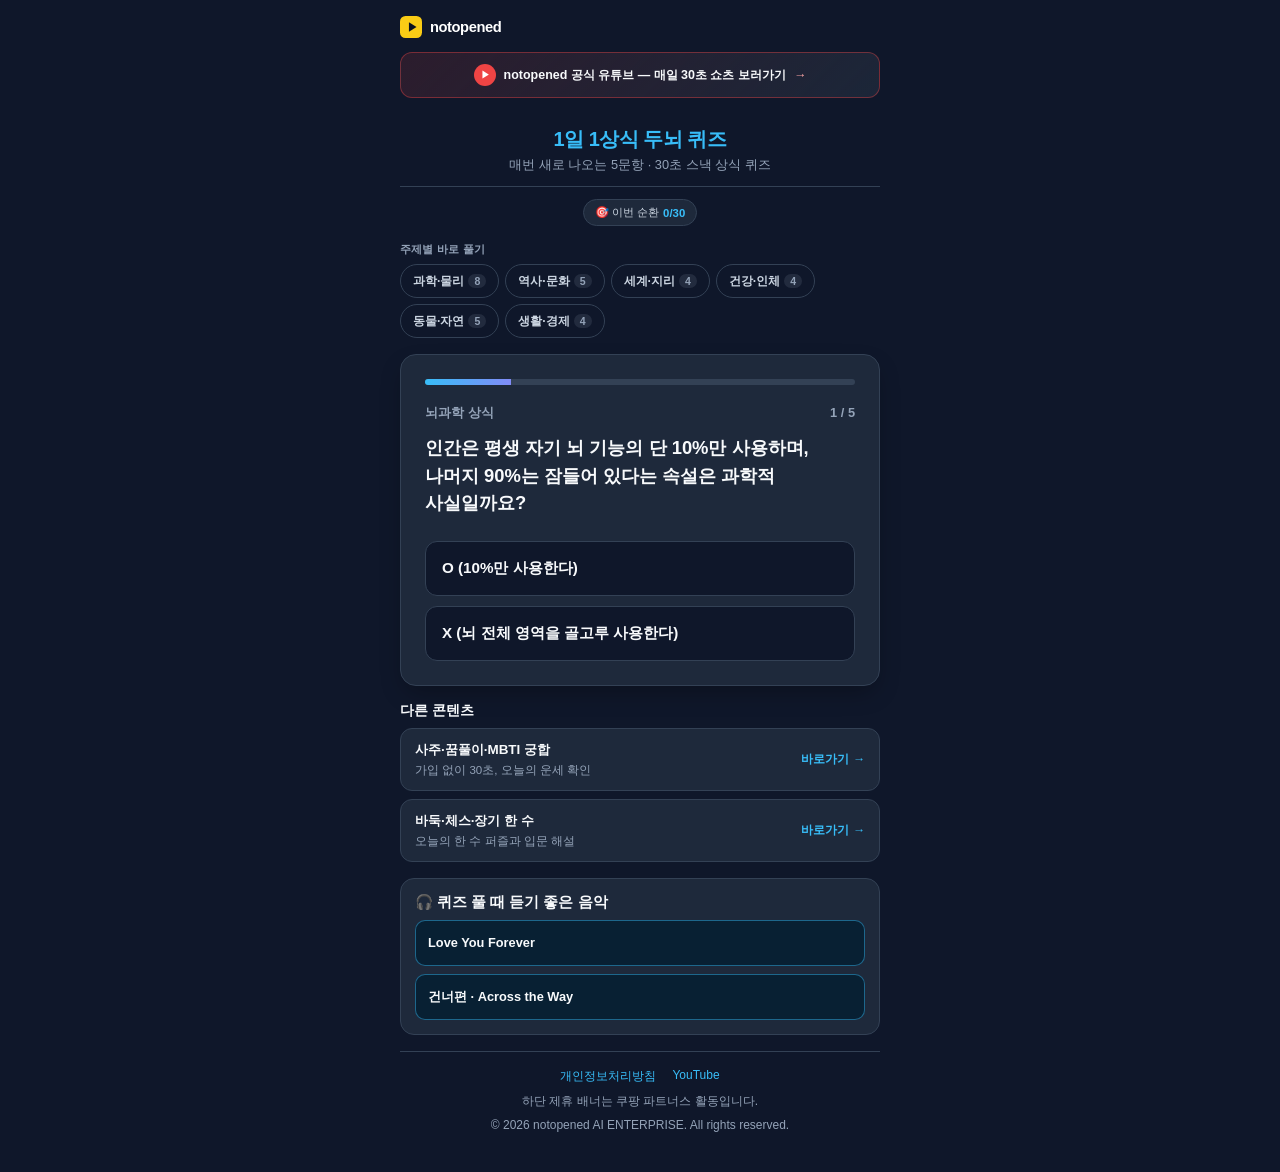
==== index.html @ 0b4ecfcb "fix(quiz): 카톡 이미지 공유 전에 링크를 복사합니다 결과 이미지를 공유하기 직전에 문구와 주소를 클립보드에 넣고, 공유가 끝나거나 취소되면 붙여넣기 안내를 띄웁니다. 글만" ====
<!DOCTYPE html>
<html lang="ko">
<head>
  <meta charset="UTF-8">
  <meta name="google-site-verification" content="rfNAzH-8GWrvCKUE36EPhCVQZEv9g8NoEzKDVt_xvDE" />
  <meta name="viewport" content="width=device-width, initial-scale=1.0, maximum-scale=5.0, user-scalable=yes">
  <meta name="description" content="notopened 1일 1상식 두뇌 퀴즈 — 설치·가입 없이 30초, 매번 새로 나오는 5문항 상식 퀴즈. 연속 도전 기록과 주제별 바로 풀기를 지원합니다.">
  <meta name="keywords" content="상식퀴즈, 1일 1상식, 30초 두뇌퀴즈, 스낵퀴즈, notopened">
  <meta name="theme-color" content="#0f172a">

  <!-- Open Graph / Facebook -->
  <meta property="og:type" content="website">
  <meta property="og:title" content="notopened 1일 1상식 두뇌 퀴즈">
  <meta property="og:description" content="30초면 끝나는 5문항 상식 퀴즈! 내 상식 지수와 두뇌 등급을 확인해보세요.">
  <meta property="og:site_name" content="notopened">
  <meta property="og:url" content="https://notopened.com/quiz/">
  <meta property="og:locale" content="ko_KR">
  <meta property="og:image" content="https://notopened.com/quiz/assets/og-image.png">
  <meta property="og:image:type" content="image/png">
  <meta property="og:image:width" content="1200">
  <meta property="og:image:height" content="630">
  <meta property="og:image:alt" content="notopened 1일 1상식 두뇌 퀴즈. 설치 없이 푸는 5문항 상식 퀴즈">

  <!-- Twitter Card -->
  <meta name="twitter:card" content="summary_large_image">
  <meta name="twitter:title" content="notopened 1일 1상식 두뇌 퀴즈">
  <meta name="twitter:description" content="과학, 역사, 지리 등 일상 속 흥미진진한 상식 5문항 퀴즈">
  <meta name="twitter:image" content="https://notopened.com/quiz/assets/og-image.png">
  <meta name="twitter:image:alt" content="notopened 1일 1상식 두뇌 퀴즈. 설치 없이 푸는 5문항 상식 퀴즈">

  <title>notopened 1일 1상식 두뇌 퀴즈</title>
  <link rel="icon" href="data:image/svg+xml,<svg xmlns=%27http://www.w3.org/2000/svg%27 viewBox=%270 0 100 100%27><text y=%27.9em%27 font-size=%2790%27>🧠</text></svg>">
  <link rel="canonical" href="https://notopened.com/quiz/">
  <link rel="stylesheet" href="./assets/css/style.css">

  <!-- Schema.org Structured Data (Quiz/Educational Rich Snippets) -->
  <script type="application/ld+json">
  {
    "@context": "https://schema.org",
    "@graph": [
      {
        "@type": "WebApplication",
        "name": "notopened 1일 1상식 두뇌 퀴즈",
        "url": "https://notopened.com/quiz/",
        "description": "설치·가입 없이 푸는 5문항 상식 퀴즈. 연속 도전 기록과 주제별 바로 풀기를 지원합니다.",
        "inLanguage": "ko",
        "applicationCategory": "EducationalApplication",
        "operatingSystem": "Web",
        "isAccessibleForFree": true,
        "image": "https://notopened.com/quiz/assets/og-image.png",
        "offers": {
          "@type": "Offer",
          "price": "0",
          "priceCurrency": "KRW"
        },
        "publisher": {
          "@type": "Organization",
          "name": "notopened",
          "sameAs": "https://www.youtube.com/@notopened"
        }
      },
      {
        "@type": "Quiz",
        "name": "notopened 1일 1상식 두뇌 퀴즈",
        "url": "https://notopened.com/quiz/",
        "image": "https://notopened.com/quiz/assets/og-image.png",
        "description": "과학, 역사, 지리 등 일상 속 흥미진진한 상식 5문항 퀴즈",
        "inLanguage": "ko",
        "educationalLevel": "Beginner",
        "about": {
          "@type": "Thing",
          "name": "일반 상식"
        },
        "hasPart": [
      {
        "@type": "Question",
        "name": "비행기 창문 작은 구멍의 역할",
        "text": "비행기 객실 창문 아래쪽의 아주 작은 구멍은, 창문이 깨지면 비행기가 바로 추락하지 않도록 막으려고 뚫어 둔 것이다?",
        "suggestedAnswer": [
          { "@type": "Answer", "text": "O (그렇다)", "position": 0 },
          { "@type": "Answer", "text": "X (아니다)", "position": 1 }
        ],
        "acceptedAnswer": { "@type": "Answer", "text": "X (아니다)", "position": 1 }
      },
      {
        "@type": "Question",
        "name": "얼음과 물의 밀도 및 질량 비교",
        "text": "동일한 부피(1L)를 기준으로 비교했을 때, 얼음과 물 중 질량이 더 무거운 것은 무엇일까요?",
        "suggestedAnswer": [
          { "@type": "Answer", "text": "얼음", "position": 0 },
          { "@type": "Answer", "text": "물", "position": 1 },
          { "@type": "Answer", "text": "둘 다 똑같다", "position": 2 },
          { "@type": "Answer", "text": "온도에 따라 항상 바뀐다", "position": 3 }
        ],
        "acceptedAnswer": { "@type": "Answer", "text": "물", "position": 1 }
      },
      {
        "@type": "Question",
        "name": "조선왕조실록 사관의 사초 국왕 열람 불가 원칙",
        "text": "조선시대 왕들의 일거수일투족을 기록했던 사관들의 사초(史草)는 국왕이라도 절대 열람할 수 없었다?",
        "suggestedAnswer": [
          { "@type": "Answer", "text": "O (국왕도 볼 수 없었다)", "position": 0 },
          { "@type": "Answer", "text": "X (국왕은 언제든 열람 가능했다)", "position": 1 }
        ],
        "acceptedAnswer": { "@type": "Answer", "text": "O (국왕도 볼 수 없었다)", "position": 0 }
      },
      {
        "@type": "Question",
        "name": "모스 굳기계 표준 광물 경도 10",
        "text": "천연 물질 중 모스 굳기계(경도)에서 가장 단단한 표준 10에 해당하는 광물은 무엇일까요?",
        "suggestedAnswer": [
          { "@type": "Answer", "text": "석영(쿼츠)", "position": 0 },
          { "@type": "Answer", "text": "강옥(루비/사파이어)", "position": 1 },
          { "@type": "Answer", "text": "금강석(다이아몬드)", "position": 2 },
          { "@type": "Answer", "text": "황옥(토파즈)", "position": 3 }
        ],
        "acceptedAnswer": { "@type": "Answer", "text": "금강석(다이아몬드)", "position": 2 }
      },
      {
        "@type": "Question",
        "name": "지구상 최대 면적 사막",
        "text": "지구상에서 '가장 넓은 면적'을 차지하는 사막은 어디일까요?",
        "suggestedAnswer": [
          { "@type": "Answer", "text": "사하라 사막", "position": 0 },
          { "@type": "Answer", "text": "남극 사막", "position": 1 },
          { "@type": "Answer", "text": "아라비아 사막", "position": 2 },
          { "@type": "Answer", "text": "고비 사막", "position": 3 }
        ],
        "acceptedAnswer": { "@type": "Answer", "text": "남극 사막", "position": 1 }
      }
        ]
      }
    ]
  }
  </script>
</head>
<body>

  <main class="container">
    <a class="brand" href="https://notopened.com/" aria-label="노트오픈드 홈으로">
      <svg class="brand-logo" viewBox="0 0 32 32" aria-hidden="true" focusable="false">
        <rect width="32" height="32" rx="8" fill="#facc15"/>
        <polygon points="13,9 13,23 24,16" fill="#0b1220"/>
      </svg>
      <span class="brand-name">notopened</span>
    </a>
    <!-- 최상단 슬림 유튜브 배너 -->
    <a class="yt-banner" href="https://www.youtube.com/@notopened" target="_blank" rel="noopener noreferrer" aria-label="notopened 공식 유튜브 채널 (새 탭)"><span class="yt-play" aria-hidden="true">▶</span><span>notopened 공식 유튜브 — 매일 30초 쇼츠 보러가기</span><span class="yt-arrow" aria-hidden="true">→</span></a>

    <header role="banner">
      <h1>1일 1상식 두뇌 퀴즈</h1>
      <p>매번 새로 나오는 5문항 · 30초 스낵 상식 퀴즈</p>
    </header>

    <!-- 재방문 기록 요약: 연속 도전 일수 · 누적 풀이 · 최고 점수 · 순환 진행 -->
    <div class="stats-bar" id="statsBar" hidden aria-label="나의 도전 기록"></div>

    <!-- 주제별 딥링크(?cat=...) 바로가기 -->
    <nav class="cat-nav" aria-label="주제별로 풀기">
      <span class="cat-nav-label">주제별 바로 풀기</span>
      <div class="cat-chips" id="catChips"></div>
    </nav>

    <div class="filter-notice" id="filterNotice" hidden></div>

    <!-- Quiz Interactive Card -->
    <section class="card" id="quizCard" aria-live="polite">
      <div class="progress-bar" id="progressBar" role="progressbar" aria-label="퀴즈 진행률" aria-valuemin="0" aria-valuemax="100" aria-valuenow="20">
        <div class="progress-fill" id="progressFill"></div>
      </div>

      <div class="question-meta">
        <span id="categoryText">카테고리 로딩 중...</span>
        <span id="counterText">1 / 5</span>
      </div>

      <h2 class="question-text" id="questionText">
        질문 로딩 중...
      </h2>

      <div class="options-grid" id="optionsGrid" role="group" aria-label="선택지 목록">
        <!-- Option buttons dynamically generated by app.js -->
      </div>

      <div class="explanation-box" id="explanationBox" role="region" aria-label="정답 해설">
        <strong id="expResult"></strong>: <span id="expText"></span>
      </div>

      <button class="next-btn" id="nextBtn" type="button">다음 문제로</button>
    </section>

    <!-- Result Screen Card -->
    <section class="card result-screen" id="resultCard" aria-live="polite">
      <div class="score-circle">
        <div class="score-num" id="finalScore">0</div>
        <div class="score-total" id="scoreTotal">점</div>
      </div>

      <h2 class="rank-title" id="rankTitle">두뇌 등급 산출 중</h2>
      <p class="rank-desc" id="rankDesc">퀴즈 풀이 결과 분석 완료</p>

      <div class="completion-banner" id="completionBanner" hidden></div>

      <div class="result-stats" id="resultStats" aria-label="누적 도전 기록"></div>

      <div class="share-row">
        <button class="share-btn share-btn-main" id="shareBtn" type="button">📋 결과 복사 / 공유하기</button>
        <button class="share-btn share-btn-link" id="shareLinkBtn" type="button">링크 공유</button>
      </div>
      <button class="share-btn" id="saveResultBtn" type="button">결과 이미지 저장</button>
      <button class="next-btn" id="nextSetBtn" style="display:block; margin-top:8px;" type="button">⚡ 다음 미풀이 5문항 도전</button>
      <button class="next-btn btn-secondary" id="restartBtn" style="display:block; margin-top:8px;" type="button">🔄 이번 세트 다시 도전하기</button>

      <!-- Cross Promotion Section -->
      <nav class="cross-promo" aria-label="notopened의 다른 콘텐츠">
        <h3>notopened의 다른 콘텐츠</h3>

        <a class="web-card" href="https://notopened.com/go-chess/" rel="noopener noreferrer">
          <div class="web-card-body">
            <h4>바둑·체스·장기 한 수</h4>
            <p>설치 없이 푸는 1수 사활·체크메이트 퍼즐</p>
          </div>
          <span class="web-card-go">바로가기 →</span>
        </a>

        <a class="web-card" href="https://notopened.com/fortune/" rel="noopener noreferrer">
          <div class="web-card-body">
            <h4>사주·꿈풀이·MBTI 궁합</h4>
            <p>가입 없이 보는 오늘의 운세와 궁합</p>
          </div>
          <span class="web-card-go">바로가기 →</span>
        </a>
      </nav>
    </section>

    <!-- 쿠팡 파트너스 다이나믹 배너 (not-opened.github.io/quiz 등록분) -->
    <section class="affiliate-section" id="affiliateSection" aria-label="쿠팡 파트너스 추천 상품" hidden>
      <div class="coupang-wrap" id="coupangWrap">
        <div class="coupang-slot" id="coupangSlot"></div>
      </div>
      <p class="affiliate-note">이 포스팅은 쿠팡 파트너스 활동의 일환으로, 이에 따른 일정액의 수수료를 제공받습니다.</p>
    </section>

    <nav class="more-content" aria-label="다른 콘텐츠">
      <h3>다른 콘텐츠</h3>
      <a class="more-card" href="https://notopened.com/fortune/" rel="noopener noreferrer">
        <span class="more-card-body">
          <h4>사주·꿈풀이·MBTI 궁합</h4>
          <p>가입 없이 30초, 오늘의 운세 확인</p>
        </span>
        <span class="more-go">바로가기 →</span>
      </a>
      <a class="more-card" href="https://notopened.com/go-chess/" rel="noopener noreferrer">
        <span class="more-card-body">
          <h4>바둑·체스·장기 한 수</h4>
          <p>오늘의 한 수 퍼즐과 입문 해설</p>
        </span>
        <span class="more-go">바로가기 →</span>
      </a>
    </nav>

    <section class="music-card" aria-label="퀴즈 풀 때 듣기 좋은 음악">
      <h2>🎧 퀴즈 풀 때 듣기 좋은 음악</h2>
      <a class="music-link" href="https://www.youtube.com/@loveyouforever_diary" target="_blank" rel="noopener noreferrer">Love You Forever</a>
      <a class="music-link" href="https://www.youtube.com/@across_the_way" target="_blank" rel="noopener noreferrer">건너편 · Across the Way</a>
    </section>

    <footer class="portal-footer">
      <div class="footer-links">
        <a href="./privacy.html" class="footer-link">개인정보처리방침</a>
        <a href="https://www.youtube.com/@notopened" class="footer-link" target="_blank" rel="noopener noreferrer">YouTube</a>
      </div>
      <p>하단 제휴 배너는 쿠팡 파트너스 활동입니다.</p>
      <p>&copy; 2026 notopened AI ENTERPRISE. All rights reserved.</p>
    </footer>
  </main>

  <div class="toast" id="toast" role="alert" aria-live="assertive">결과가 클립보드에 복사되었습니다!</div>

  <script type="module" src="./src/app.js"></script>

  <!-- 쿠팡 파트너스 다이나믹 배너: 680px 위젯을 화면 폭에 맞춰 축소 (가로 오버플로 0) -->
  <script>
  (function () {
    function fitCoupangBanner() {
      var section = document.getElementById('affiliateSection');
      var wrap = document.getElementById('coupangWrap');
      var slot = document.getElementById('coupangSlot');
      if (!section || !wrap || !slot) return;
      var frame = slot.querySelector('iframe');
      if (!frame) return;
      var w = Number(frame.getAttribute('width')) || Number(frame.width) || 680;
      var h = Number(frame.getAttribute('height')) || Number(frame.height) || 140;
      if (!w || !h) return;
      section.hidden = false;
      var scale = Math.min(1, wrap.clientWidth / w);
      slot.style.width = w + 'px';
      slot.style.height = h + 'px';
      slot.style.transform = 'scale(' + scale + ')';
      wrap.style.height = Math.round(h * scale) + 'px';
    }
    window.fitCoupangBanner = fitCoupangBanner;
    window.addEventListener('resize', fitCoupangBanner);
    window.addEventListener('load', fitCoupangBanner);
    [400, 1200, 2600, 4200, 8000].forEach(function (t) { window.setTimeout(fitCoupangBanner, t); });
  })();
  </script>
  <script src="https://ads-partners.coupang.com/g.js"></script>
  <script>
  (function () {
    if (!window.PartnersCoupang || typeof window.PartnersCoupang.G !== 'function') return;
    try {
      new PartnersCoupang.G({"id":1059927,"template":"carousel","trackingCode":"AF2725831","width":"680","height":"140","tsource":"","container":"#coupangSlot","onLoaded":function(hasAd){
        if (hasAd && typeof window.fitCoupangBanner === 'function') window.fitCoupangBanner();
      }});
    } catch (e) { /* 배너를 그리지 못하면 영역도 숨김 유지 */ }
  })();
  </script>
</body>
</html>
---- assets/css/style.css ----
:root {
  --bg-color: #0f172a;
  --card-bg: #1e293b;
  --accent: #38bdf8;
  --accent-hover: #0284c7;
  --text-main: #f8fafc;
  --text-muted: #94a3b8;
  --correct: #22c55e;
  --wrong: #ef4444;
  --border: #334155;
  --touch-highlight: rgba(56, 189, 248, 0.25);
  --focus-ring: #38bdf8;
}

* {
  box-sizing: border-box;
  margin: 0;
  padding: 0;
  font-family: -apple-system, BlinkMacSystemFont, "Segoe UI", Roboto, Helvetica, Arial, sans-serif;
  -webkit-tap-highlight-color: transparent;
}

html {
  overflow-x: hidden;
}

body {
  background-color: var(--bg-color);
  color: var(--text-main);
  display: flex;
  flex-direction: column;
  align-items: center;
  min-height: 100vh;
  width: 100%;
  padding: 16px;
  touch-action: manipulation;
  overflow-x: hidden;
}

@media (max-width: 340px) {
  body {
    padding: 10px 8px;
  }
  .card {
    padding: 16px 14px !important;
  }
  header h1 {
    font-size: 1.15rem !important;
  }
}

.container {
  width: 100%;
  max-width: 480px;
  display: flex;
  flex-direction: column;
  gap: 16px;
}

header {
  text-align: center;
  padding: 12px 0;
  border-bottom: 1px solid var(--border);
}

header h1 {
  font-size: 1.25rem;
  font-weight: 700;
  color: var(--accent);
  letter-spacing: -0.5px;
}

header p {
  font-size: 0.8rem;
  color: var(--text-muted);
  margin-top: 4px;
}

.brand {
  display: flex;
  align-items: center;
  gap: 8px;
  width: max-content;
  margin: 0 0 10px;
  color: #fff;
  text-decoration: none;
}

/* 컨테이너 gap 16px와 더해 go-chess와 같은 14px 간격 */
.container > .brand {
  margin-bottom: -2px;
}

.brand:hover,
.brand:focus,
.brand:active,
.brand:visited {
  color: #fff;
  text-decoration: none;
}

.brand:focus-visible {
  outline: 2px solid var(--focus-ring);
  outline-offset: 3px;
  border-radius: 8px;
}

.brand-logo {
  display: block;
  width: 22px;
  height: 22px;
  flex: 0 0 auto;
}

.brand-name {
  font-size: 0.92rem;
  font-weight: 700;
  letter-spacing: -0.03em;
  line-height: 1;
  color: #fff;
}

/* 최상단 슬림 유튜브 배너 */
.yt-banner {
  display: flex;
  align-items: center;
  justify-content: center;
  gap: 8px;
  min-height: 46px;
  padding: 6px 12px;
  border: 1px solid rgba(239, 68, 68, 0.4);
  border-radius: 12px;
  background: linear-gradient(135deg, rgba(239, 68, 68, 0.13), rgba(30, 41, 59, 0.85));
  color: var(--text-main);
  font-size: 0.78rem;
  font-weight: 700;
  line-height: 1.35;
  text-align: center;
  text-decoration: none;
}

.yt-banner:active {
  border-color: rgba(239, 68, 68, 0.75);
  background: linear-gradient(135deg, rgba(239, 68, 68, 0.22), rgba(30, 41, 59, 0.95));
}

.yt-banner .yt-play {
  flex: 0 0 auto;
  display: inline-flex;
  align-items: center;
  justify-content: center;
  width: 22px;
  height: 22px;
  border-radius: 50%;
  background: #ef4444;
  color: #fff;
  font-size: 0.58rem;
  padding-left: 1px;
}

.yt-banner .yt-arrow {
  color: #fca5a5;
}

/* Card */
.card {
  background-color: var(--card-bg);
  border: 1px solid var(--border);
  border-radius: 16px;
  padding: 24px;
  box-shadow: 0 10px 25px -5px rgba(0, 0, 0, 0.3);
}

/* Progress */
.progress-bar {
  height: 6px;
  background-color: var(--border);
  border-radius: 3px;
  overflow: hidden;
  margin-bottom: 20px;
}

.progress-fill {
  height: 100%;
  background: linear-gradient(90deg, #38bdf8, #818cf8);
  width: 20%;
  transition: width 0.3s ease;
}

.question-meta {
  display: flex;
  justify-content: space-between;
  gap: 8px;
  font-size: 0.8rem;
  color: var(--text-muted);
  margin-bottom: 12px;
  font-weight: 600;
}

.question-meta span {
  min-width: 0;
  overflow-wrap: anywhere;
}

.question-text {
  font-size: 1.15rem;
  font-weight: 700;
  line-height: 1.5;
  margin-bottom: 24px;
  min-height: 56px;
  overflow-wrap: anywhere;
}

/* Options */
.options-grid {
  display: flex;
  flex-direction: column;
  gap: 10px;
}

.option-btn {
  background-color: #0f172a;
  border: 1.5px solid var(--border);
  border-radius: 12px;
  padding: 16px;
  color: var(--text-main);
  font-size: 0.95rem;
  font-weight: 600;
  text-align: left;
  cursor: pointer;
  transition: all 0.15s ease;
  display: flex;
  align-items: center;
  justify-content: space-between;
  min-height: 52px;
  user-select: none;
  overflow-wrap: anywhere;
}

/* Hover and Active / Touch Feedback */
.option-btn:hover:not(:disabled) {
  border-color: var(--accent);
  background-color: #1e293b;
}

.option-btn:active:not(:disabled),
.option-btn.touch-active:not(:disabled) {
  background-color: var(--touch-highlight) !important;
  border-color: var(--accent) !important;
  transform: scale(0.98);
}

/* Accessible Focus States */
.option-btn:focus-visible,
.next-btn:focus-visible,
.share-btn:focus-visible,
.footer-link:focus-visible {
  outline: 2px solid var(--focus-ring);
  outline-offset: 2px;
}

.option-btn.correct {
  background-color: rgba(34, 197, 94, 0.2);
  border-color: var(--correct);
  color: #4ade80;
}

.option-btn.wrong {
  background-color: rgba(239, 68, 68, 0.2);
  border-color: var(--wrong);
  color: #f87171;
}

/* Explanation Box */
.explanation-box {
  margin-top: 16px;
  padding: 14px;
  background-color: #0f172a;
  border-left: 3px solid var(--accent);
  border-radius: 6px;
  font-size: 0.85rem;
  line-height: 1.5;
  display: none;
  overflow-wrap: anywhere;
}

.explanation-box.show {
  display: block;
  animation: fadeIn 0.3s ease;
}

/* Next Button */
.next-btn {
  width: 100%;
  margin-top: 20px;
  padding: 16px;
  background: linear-gradient(135deg, var(--accent), #6366f1);
  color: #ffffff;
  border: none;
  border-radius: 12px;
  font-size: 1rem;
  font-weight: 700;
  cursor: pointer;
  display: none;
  box-shadow: 0 4px 14px rgba(56, 189, 248, 0.3);
  min-height: 52px;
  line-height: 1.35;
  text-align: center;
  white-space: normal;
  overflow-wrap: anywhere;
  transition: all 0.15s ease;
}

.next-btn:active,
.next-btn.touch-active {
  transform: scale(0.98);
  filter: brightness(1.1);
}

.next-btn.show {
  display: block;
}

/* 결과 화면 보조 버튼: 주 동작(다음 미풀이)을 가리지 않게 낮춘 비중 */
.next-btn.btn-secondary {
  background: #1e293b;
  border: 1.5px solid var(--border);
  color: #cbd5e1;
  font-weight: 600;
  font-size: 0.92rem;
  box-shadow: none;
}

.next-btn.btn-secondary:hover {
  border-color: var(--accent);
  color: var(--text-main);
}

.next-btn.btn-secondary:active,
.next-btn.btn-secondary.touch-active {
  background: #273449;
  transform: scale(0.98);
  filter: none;
}

/* Result Screen */
.result-screen {
  display: none;
  text-align: center;
}

.result-screen.show {
  display: block;
  animation: fadeIn 0.4s ease;
}

.score-circle {
  width: 110px;
  height: 110px;
  border-radius: 55px;
  background: linear-gradient(135deg, rgba(56, 189, 248, 0.2), rgba(99, 102, 241, 0.2));
  border: 3px solid var(--accent);
  display: flex;
  flex-direction: column;
  align-items: center;
  justify-content: center;
  margin: 0 auto 20px;
}

.score-num {
  font-size: 2.2rem;
  font-weight: 800;
  color: var(--accent);
}

.score-total {
  font-size: 0.85rem;
  color: var(--text-muted);
}

.rank-title {
  font-size: 1.3rem;
  font-weight: 700;
  margin-bottom: 8px;
}

.rank-desc {
  font-size: 0.85rem;
  color: var(--text-muted);
  margin-bottom: 24px;
  line-height: 1.4;
}

.share-btn {
  width: 100%;
  padding: 14px;
  background-color: #334155;
  color: #fff;
  border: 1px solid var(--border);
  border-radius: 10px;
  font-size: 0.95rem;
  font-weight: 600;
  cursor: pointer;
  margin-bottom: 12px;
  min-height: 48px;
  transition: all 0.15s ease;
}

.share-btn:hover {
  background-color: #3e4f68;
}

.share-btn:active,
.share-btn.touch-active {
  background-color: #475569;
  transform: scale(0.98);
}

.share-row {
  display: flex;
  align-items: stretch;
  gap: 8px;
  margin-bottom: 12px;
}

.share-row .share-btn {
  width: auto;
  margin-bottom: 0;
}

.share-btn-main {
  flex: 1 1 auto;
  min-width: 0;
  line-height: 1.3;
  word-break: keep-all;
}

.share-btn-link {
  flex: 0 0 auto;
  padding: 10px 12px;
  font-size: 0.82rem;
  white-space: nowrap;
}

/* Revisit stats bar */
.stats-bar {
  display: flex;
  flex-wrap: wrap;
  gap: 6px;
  justify-content: center;
  margin-top: -4px;
}

.stats-bar[hidden] {
  display: none;
}

.stat-pill {
  display: inline-flex;
  align-items: center;
  gap: 4px;
  padding: 5px 11px;
  border-radius: 9999px;
  background-color: var(--card-bg);
  border: 1px solid var(--border);
  font-size: 0.71rem;
  color: #cbd5e1;
  white-space: nowrap;
}

.stat-pill strong {
  color: var(--accent);
  font-weight: 700;
}

/* Category deep links */
.cat-nav {
  display: flex;
  flex-direction: column;
  gap: 7px;
}

.cat-nav-label {
  font-size: 0.7rem;
  font-weight: 700;
  color: var(--text-muted);
  letter-spacing: 0.02em;
}

.cat-chips {
  display: flex;
  flex-wrap: wrap;
  gap: 6px;
}

.cat-chip {
  display: inline-flex;
  align-items: center;
  gap: 4px;
  padding: 7px 12px;
  border-radius: 9999px;
  border: 1px solid var(--border);
  background-color: #0f172a;
  color: #cbd5e1;
  font-size: 0.76rem;
  font-weight: 600;
  text-decoration: none;
  min-height: 34px;
  transition: all 0.15s ease;
}

.cat-chip:hover {
  border-color: var(--accent);
  color: var(--accent);
}

.cat-chip.active,
.cat-chip.active:hover {
  background-color: rgba(56, 189, 248, 0.18);
  border-color: var(--accent);
  color: var(--accent);
}

.cat-chip-count {
  font-size: 0.66rem;
  font-weight: 700;
  color: var(--text-muted);
  background-color: rgba(148, 163, 184, 0.15);
  border-radius: 9999px;
  padding: 1px 6px;
}

.cat-chip.active .cat-chip-count {
  color: var(--accent);
  background-color: rgba(56, 189, 248, 0.2);
}

.cat-chip-all {
  border-style: dashed;
}

/* Active category notice */
.filter-notice {
  display: flex;
  flex-wrap: wrap;
  align-items: center;
  gap: 8px;
  padding: 10px 12px;
  border-radius: 10px;
  background-color: rgba(56, 189, 248, 0.08);
  border: 1px solid rgba(56, 189, 248, 0.35);
  font-size: 0.76rem;
  color: #cbd5e1;
}

.filter-notice[hidden] {
  display: none;
}

.filter-tag {
  font-weight: 700;
  color: var(--accent);
}

.filter-sub {
  color: var(--text-muted);
}

.filter-link {
  margin-left: auto;
  color: var(--accent);
  text-decoration: none;
  font-weight: 600;
}

@media (max-width: 420px) {
  .filter-link {
    margin-left: 0;
    flex-basis: 100%;
  }
}

.filter-link:hover {
  text-decoration: underline;
}

/* Result screen stats */
.result-stats {
  display: grid;
  grid-template-columns: 1fr 1fr;
  gap: 8px;
  margin-bottom: 18px;
  text-align: left;
}

.result-stat {
  display: flex;
  flex-direction: column;
  gap: 3px;
  background-color: #0f172a;
  border: 1px solid var(--border);
  border-radius: 10px;
  padding: 10px 12px;
}

.result-stat .k {
  font-size: 0.68rem;
  color: var(--text-muted);
  font-weight: 600;
}

.result-stat .v {
  font-size: 0.9rem;
  font-weight: 700;
  color: #e2e8f0;
}

.completion-banner {
  padding: 11px 14px;
  margin-bottom: 14px;
  border-radius: 10px;
  background-color: rgba(34, 197, 94, 0.14);
  border: 1px solid rgba(34, 197, 94, 0.45);
  color: #86efac;
  font-size: 0.8rem;
  font-weight: 600;
  line-height: 1.45;
}

.completion-banner[hidden] {
  display: none;
}

/* Cross promo Section */
.cross-promo {
  margin-top: 24px;
  padding-top: 20px;
  border-top: 1px solid var(--border);
  text-align: left;
}

.cross-promo h3 {
  font-size: 0.95rem;
  font-weight: 700;
  color: #e2e8f0;
  margin-bottom: 12px;
  display: flex;
  align-items: center;
  gap: 6px;
}

.web-card {
  display: flex;
  align-items: center;
  justify-content: space-between;
  gap: 10px;
  background-color: #0f172a;
  border: 1px solid var(--border);
  border-radius: 10px;
  padding: 12px;
  margin-bottom: 8px;
  text-decoration: none;
  color: inherit;
  transition: border-color 0.15s ease, background-color 0.15s ease;
}

.web-card:hover {
  border-color: var(--accent);
  background-color: #131f36;
}

.web-card:focus-visible {
  outline: 2px solid var(--focus-ring);
  outline-offset: 2px;
}

.web-card:active {
  transform: scale(0.99);
}

.web-card-body {
  min-width: 0;
}

.web-card-body h4 {
  font-size: 0.88rem;
  color: #f1f5f9;
}

.web-card-body p {
  font-size: 0.72rem;
  color: var(--text-muted);
  margin-top: 2px;
  line-height: 1.35;
}

.web-card-go {
  font-size: 0.72rem;
  font-weight: 700;
  color: var(--accent);
  white-space: nowrap;
}

/* 페이지 하단 다른 콘텐츠 — go-chess 카드와 같은 형태 */
.more-content h3 {
  font-size: 0.86rem;
  font-weight: 800;
  margin-bottom: 8px;
  text-align: left;
  color: var(--text-main);
}

.more-card {
  display: flex;
  align-items: center;
  justify-content: space-between;
  gap: 10px;
  background: var(--card-bg);
  border: 1px solid var(--border);
  border-radius: 12px;
  padding: 12px 14px;
  margin-bottom: 8px;
  text-decoration: none;
  color: var(--text-main);
  min-height: 60px;
}

.more-card:last-child {
  margin-bottom: 0;
}

.more-card-body {
  min-width: 0;
  flex: 1 1 auto;
}

.more-card h4 {
  font-size: 0.84rem;
  font-weight: 800;
  margin-bottom: 3px;
  word-break: keep-all;
  overflow-wrap: anywhere;
}

.more-card p {
  font-size: 0.72rem;
  color: var(--text-muted);
  line-height: 1.4;
  word-break: keep-all;
  overflow-wrap: anywhere;
}

.more-go {
  font-size: 0.76rem;
  color: var(--accent);
  font-weight: 800;
  flex: 0 0 auto;
  white-space: nowrap;
}

.more-card:hover,
.more-card:focus,
.more-card:active,
.more-card:visited {
  color: var(--text-main);
  text-decoration: none;
}

.more-card:focus-visible {
  outline: 2px solid var(--focus-ring);
  outline-offset: 2px;
}

.music-card {
  background: var(--card-bg);
  border: 1px solid var(--border);
  border-radius: 14px;
  padding: 14px;
}

.music-card h2 {
  font-size: 0.92rem;
  font-weight: 800;
  margin-bottom: 8px;
  text-align: left;
  color: var(--text-main);
  word-break: keep-all;
  overflow-wrap: anywhere;
}

.music-link {
  display: flex;
  align-items: center;
  min-height: 46px;
  margin-top: 8px;
  padding: 10px 12px;
  border-radius: 10px;
  border: 1px solid rgba(56, 189, 248, 0.45);
  background: #082033;
  color: var(--text-main);
  text-decoration: none;
  font-size: 0.8rem;
  font-weight: 700;
  line-height: 1.35;
  word-break: keep-all;
  overflow-wrap: anywhere;
}

.music-link:hover,
.music-link:focus,
.music-link:visited {
  color: var(--text-main);
  text-decoration: none;
}

.music-link:active {
  background: rgba(56, 189, 248, 0.14);
  color: var(--accent);
}

.music-link:focus-visible {
  outline: 2px solid var(--focus-ring);
  outline-offset: 2px;
}

/* Portal Footer */
.portal-footer {
  text-align: center;
  padding: 16px 0 24px;
  border-top: 1px solid var(--border);
  font-size: 0.75rem;
  color: var(--text-muted);
  display: flex;
  flex-direction: column;
  gap: 8px;
}

/* 쿠팡 파트너스 다이나믹 배너: 680px 위젯을 화면 폭에 맞춤 (가로 오버플로 0) */
.affiliate-section {
  margin: 0;
}

.affiliate-section[hidden] {
  display: none;
}

.coupang-wrap {
  max-width: 100%;
  overflow: hidden;
  background: #ffffff;
  border-radius: 12px;
  border: 1px solid var(--border);
}

.coupang-slot {
  transform-origin: top left;
}

.affiliate-note {
  font-size: 0.69rem;
  color: var(--text-muted);
  line-height: 1.45;
  margin-top: 6px;
  text-align: left;
  word-break: keep-all;
  overflow-wrap: anywhere;
}

/* 한국어 어절 중간 줄바꿈 방지 (좁은 화면에서는 overflow-wrap이 받아 줌) */
.question-text,
.option-btn,
.explanation-box,
.rank-desc,
.completion-banner,
.web-card-body p,
.portal-footer p {
  word-break: keep-all;
  overflow-wrap: anywhere;
}

.footer-links {
  display: flex;
  flex-wrap: wrap;
  justify-content: center;
  gap: 8px 16px;
}

.footer-link {
  color: var(--accent);
  text-decoration: none;
  transition: color 0.15s ease;
}

.footer-link:hover {
  text-decoration: underline;
  color: #7dd3fc;
}

.toast {
  position: fixed;
  bottom: 24px;
  left: 50%;
  transform: translateX(-50%);
  background-color: #1e293b;
  border: 1px solid var(--accent);
  color: #fff;
  padding: 10px 18px;
  border-radius: 20px;
  font-size: 0.8rem;
  box-shadow: 0 4px 14px rgba(0,0,0,0.6);
  opacity: 0;
  transition: opacity 0.3s ease;
  pointer-events: none;
  z-index: 999;
  max-width: 90%;
  text-align: center;
  overflow-wrap: anywhere;
}

.toast.show {
  opacity: 1;
}

@keyframes fadeIn {
  from { opacity: 0; transform: translateY(6px); }
  to { opacity: 1; transform: translateY(0); }
}
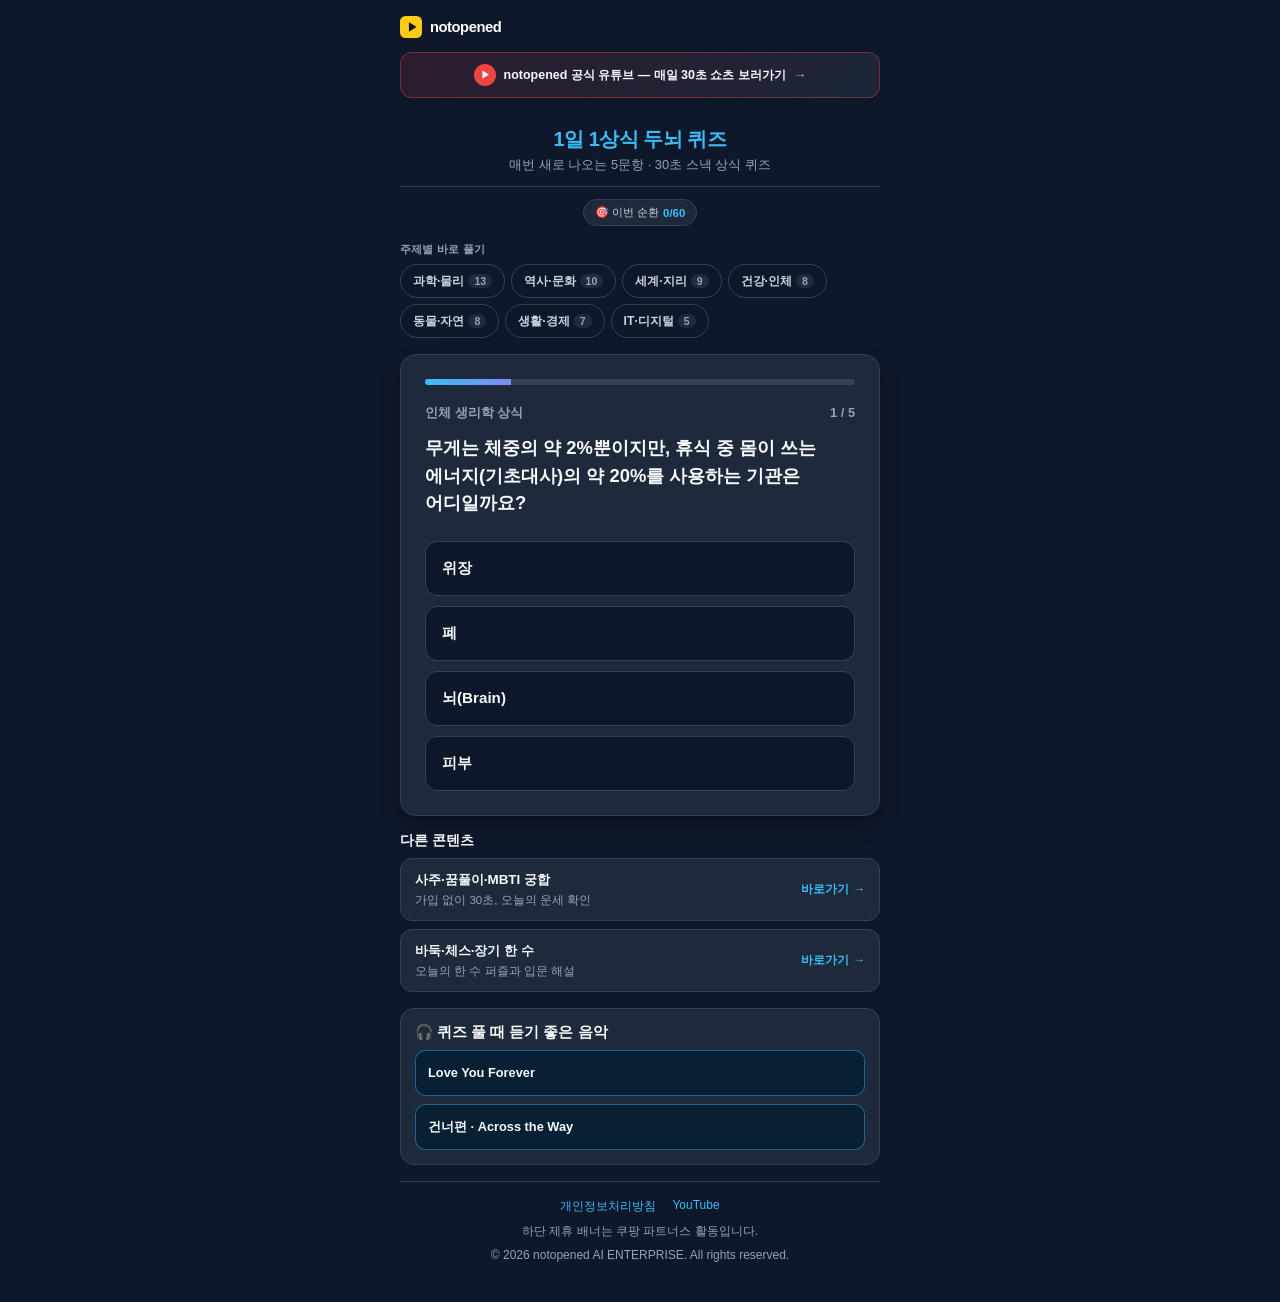
==== commit 9508d589: "feat(quiz): 상식 문항을 60문항으로 확충하고 IT·디지털 주제를 더합니다 - 30문항 → 60문항(신규 30문항): 과학 5·역사 5·세계 5·건강 4·자연 3·생활 3" ====
--- a/index.html
+++ b/index.html
@@ -4,7 +4,7 @@
   <meta charset="UTF-8">
   <meta name="google-site-verification" content="rfNAzH-8GWrvCKUE36EPhCVQZEv9g8NoEzKDVt_xvDE" />
   <meta name="viewport" content="width=device-width, initial-scale=1.0, maximum-scale=5.0, user-scalable=yes">
-  <meta name="description" content="notopened 1일 1상식 두뇌 퀴즈 — 설치·가입 없이 30초, 매번 새로 나오는 5문항 상식 퀴즈. 연속 도전 기록과 주제별 바로 풀기를 지원합니다.">
+  <meta name="description" content="notopened 1일 1상식 두뇌 퀴즈 — 설치·가입 없이 30초, 매번 새로 나오는 5문항 상식 퀴즈. 과학·역사·세계·건강·자연·생활·IT까지 60문항을 연속 도전 기록과 주제별 바로 풀기로 즐길 수 있습니다.">
   <meta name="keywords" content="상식퀴즈, 1일 1상식, 30초 두뇌퀴즈, 스낵퀴즈, notopened">
   <meta name="theme-color" content="#0f172a">
 
@@ -42,7 +42,7 @@
         "@type": "WebApplication",
         "name": "notopened 1일 1상식 두뇌 퀴즈",
         "url": "https://notopened.com/quiz/",
-        "description": "설치·가입 없이 푸는 5문항 상식 퀴즈. 연속 도전 기록과 주제별 바로 풀기를 지원합니다.",
+        "description": "설치·가입 없이 푸는 5문항 상식 퀴즈. 과학·역사·세계·건강·자연·생활·IT 60문항과 연속 도전 기록, 주제별 바로 풀기를 지원합니다.",
         "inLanguage": "ko",
         "applicationCategory": "EducationalApplication",
         "operatingSystem": "Web",
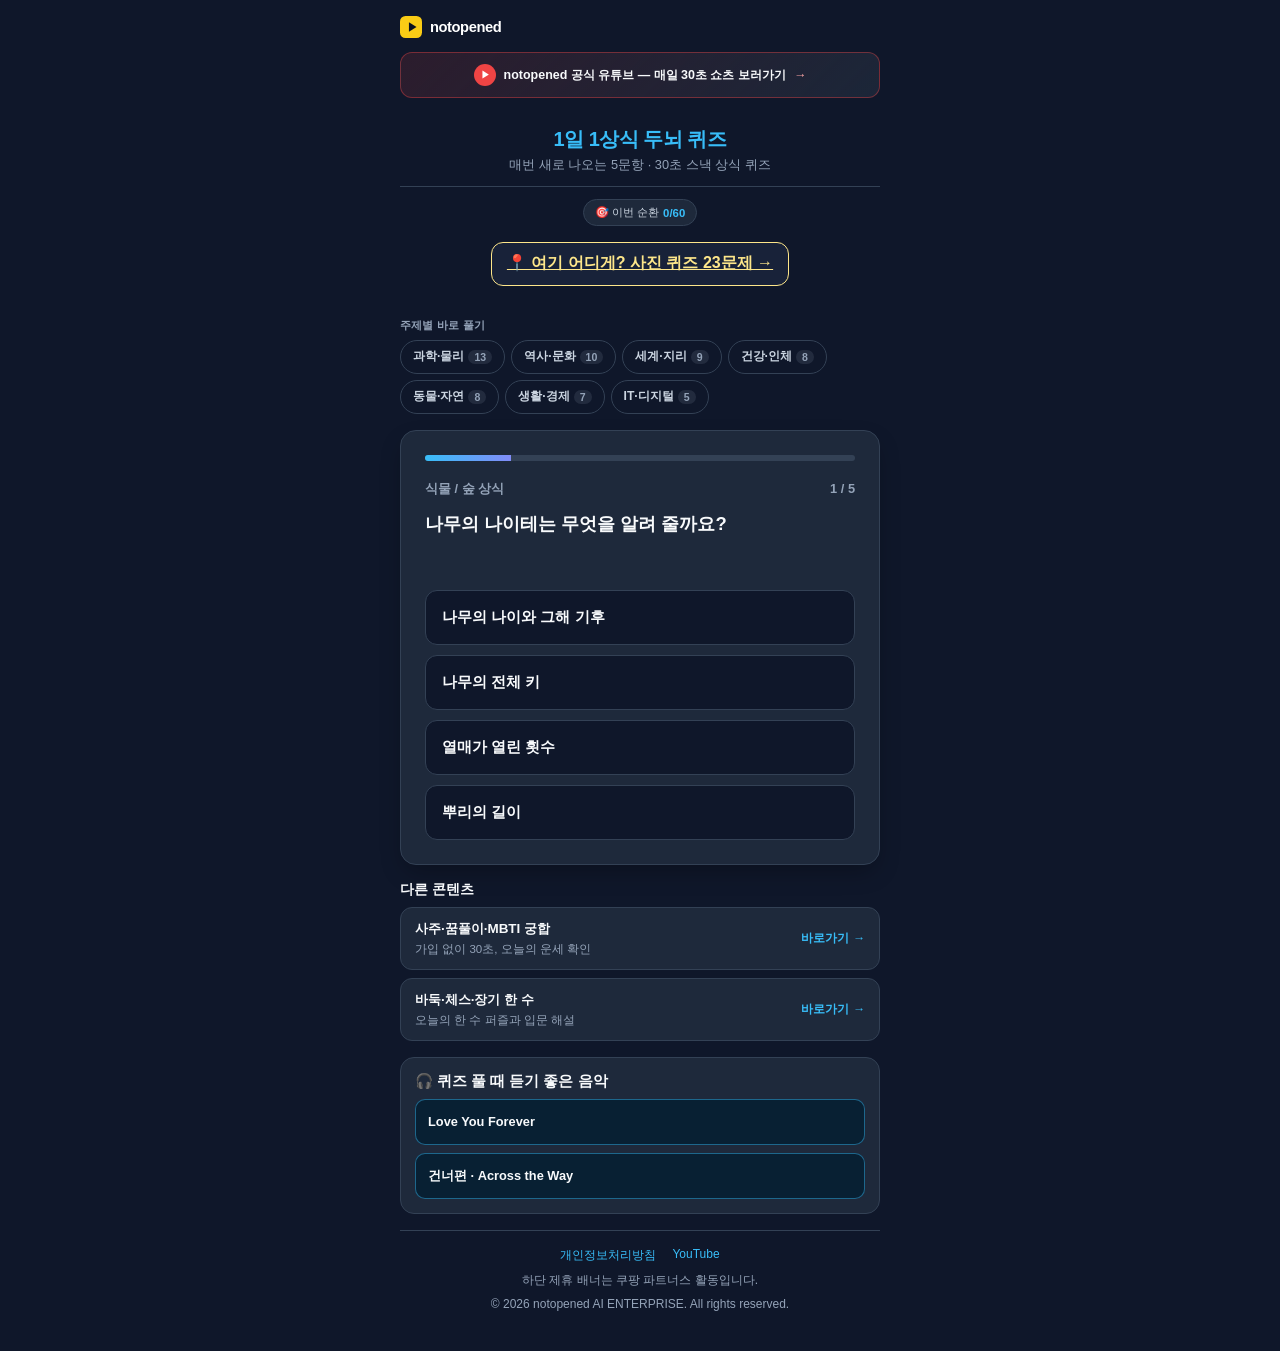
==== commit b6e045a5: "feat(quiz): add 23 location questions from published Shorts" ====
--- a/index.html
+++ b/index.html
@@ -156,6 +156,7 @@
     <div class="stats-bar" id="statsBar" hidden aria-label="나의 도전 기록"></div>
 
     <!-- 주제별 딥링크(?cat=...) 바로가기 -->
+    <p style="margin:0 0 1rem;text-align:center"><a href="./places/" style="display:inline-block;padding:.65rem .9rem;border:1px solid #fde68a;border-radius:12px;color:#fde68a;background:#182239;font-weight:750">📍 여기 어디게? 사진 퀴즈 23문제 →</a></p>
     <nav class="cat-nav" aria-label="주제별로 풀기">
       <span class="cat-nav-label">주제별 바로 풀기</span>
       <div class="cat-chips" id="catChips"></div>
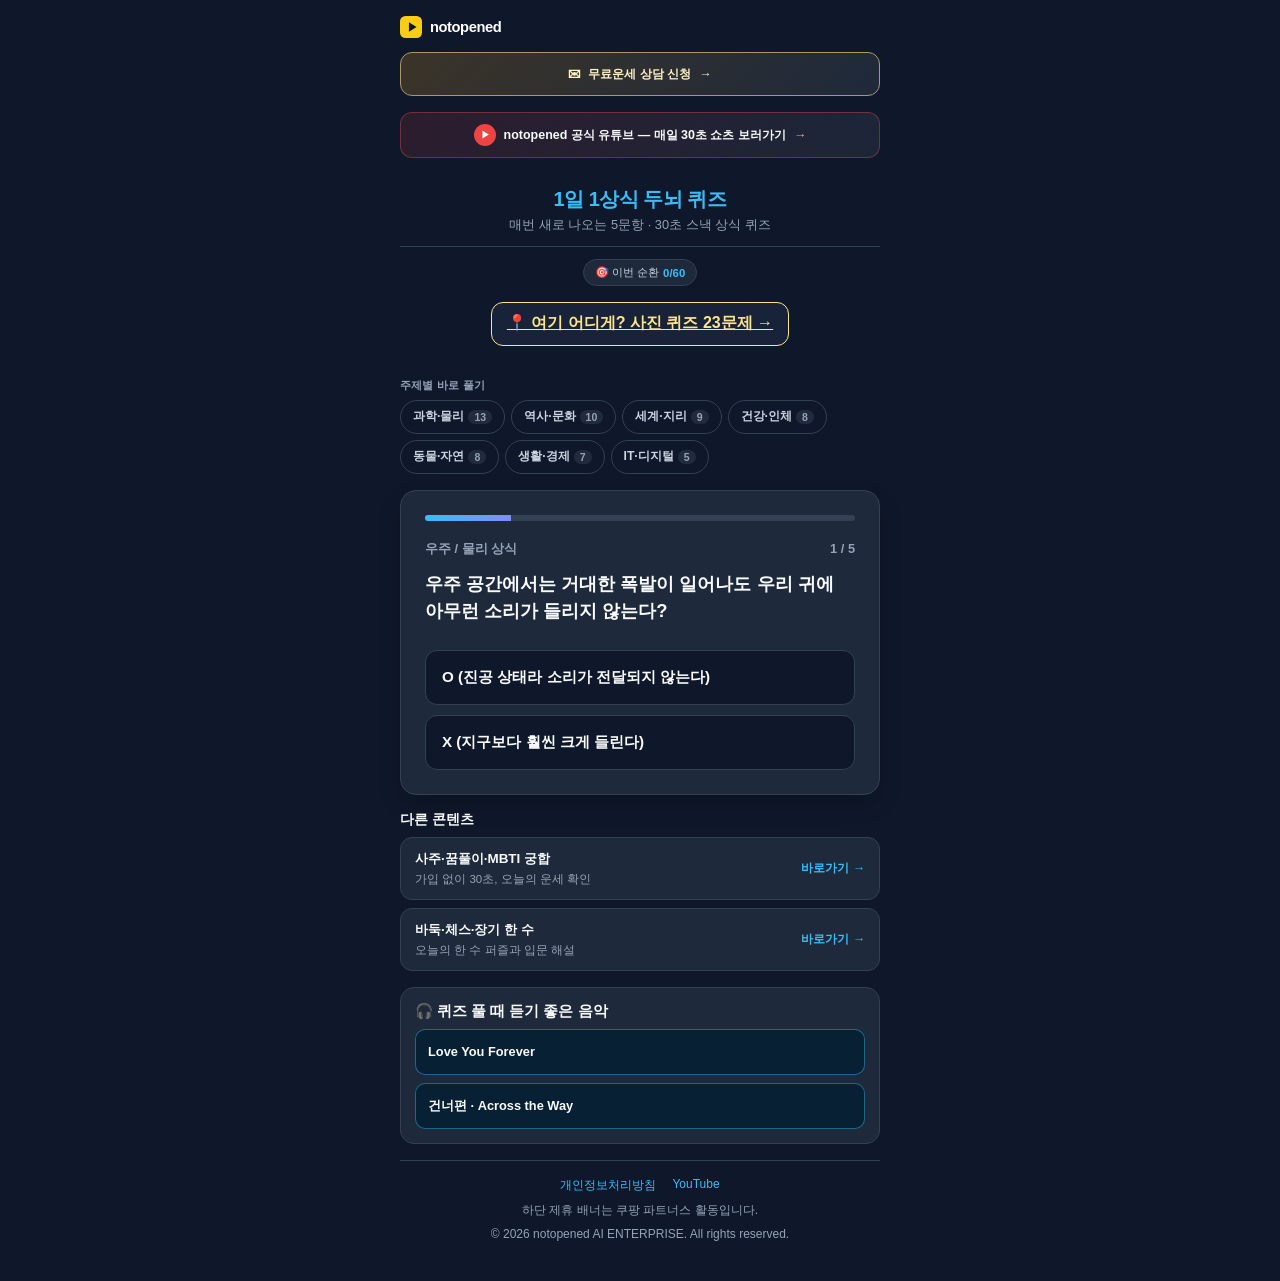
==== commit 58e4d48e: "Place free fortune consultation before the YouTube Shorts banner" ====
--- a/index.html
+++ b/index.html
@@ -144,7 +144,8 @@
       </svg>
       <span class="brand-name">notopened</span>
     </a>
-    <!-- 최상단 슬림 유튜브 배너 -->
+    <!-- 상단: 무료운세 상담, 유튜브 쇼츠 -->
+    <a id="top-fortune-consult" class="yt-banner" href="/fortune/consult/" style="border-color:#ad9860;background:linear-gradient(135deg,#3b3428,#1e293b);color:#fff0c7;min-height:44px"><span aria-hidden="true">✉</span><span>무료운세 상담 신청</span><span aria-hidden="true">→</span></a>
     <a class="yt-banner" href="https://www.youtube.com/@notopened" target="_blank" rel="noopener noreferrer" aria-label="notopened 공식 유튜브 채널 (새 탭)"><span class="yt-play" aria-hidden="true">▶</span><span>notopened 공식 유튜브 — 매일 30초 쇼츠 보러가기</span><span class="yt-arrow" aria-hidden="true">→</span></a>
 
     <header role="banner">
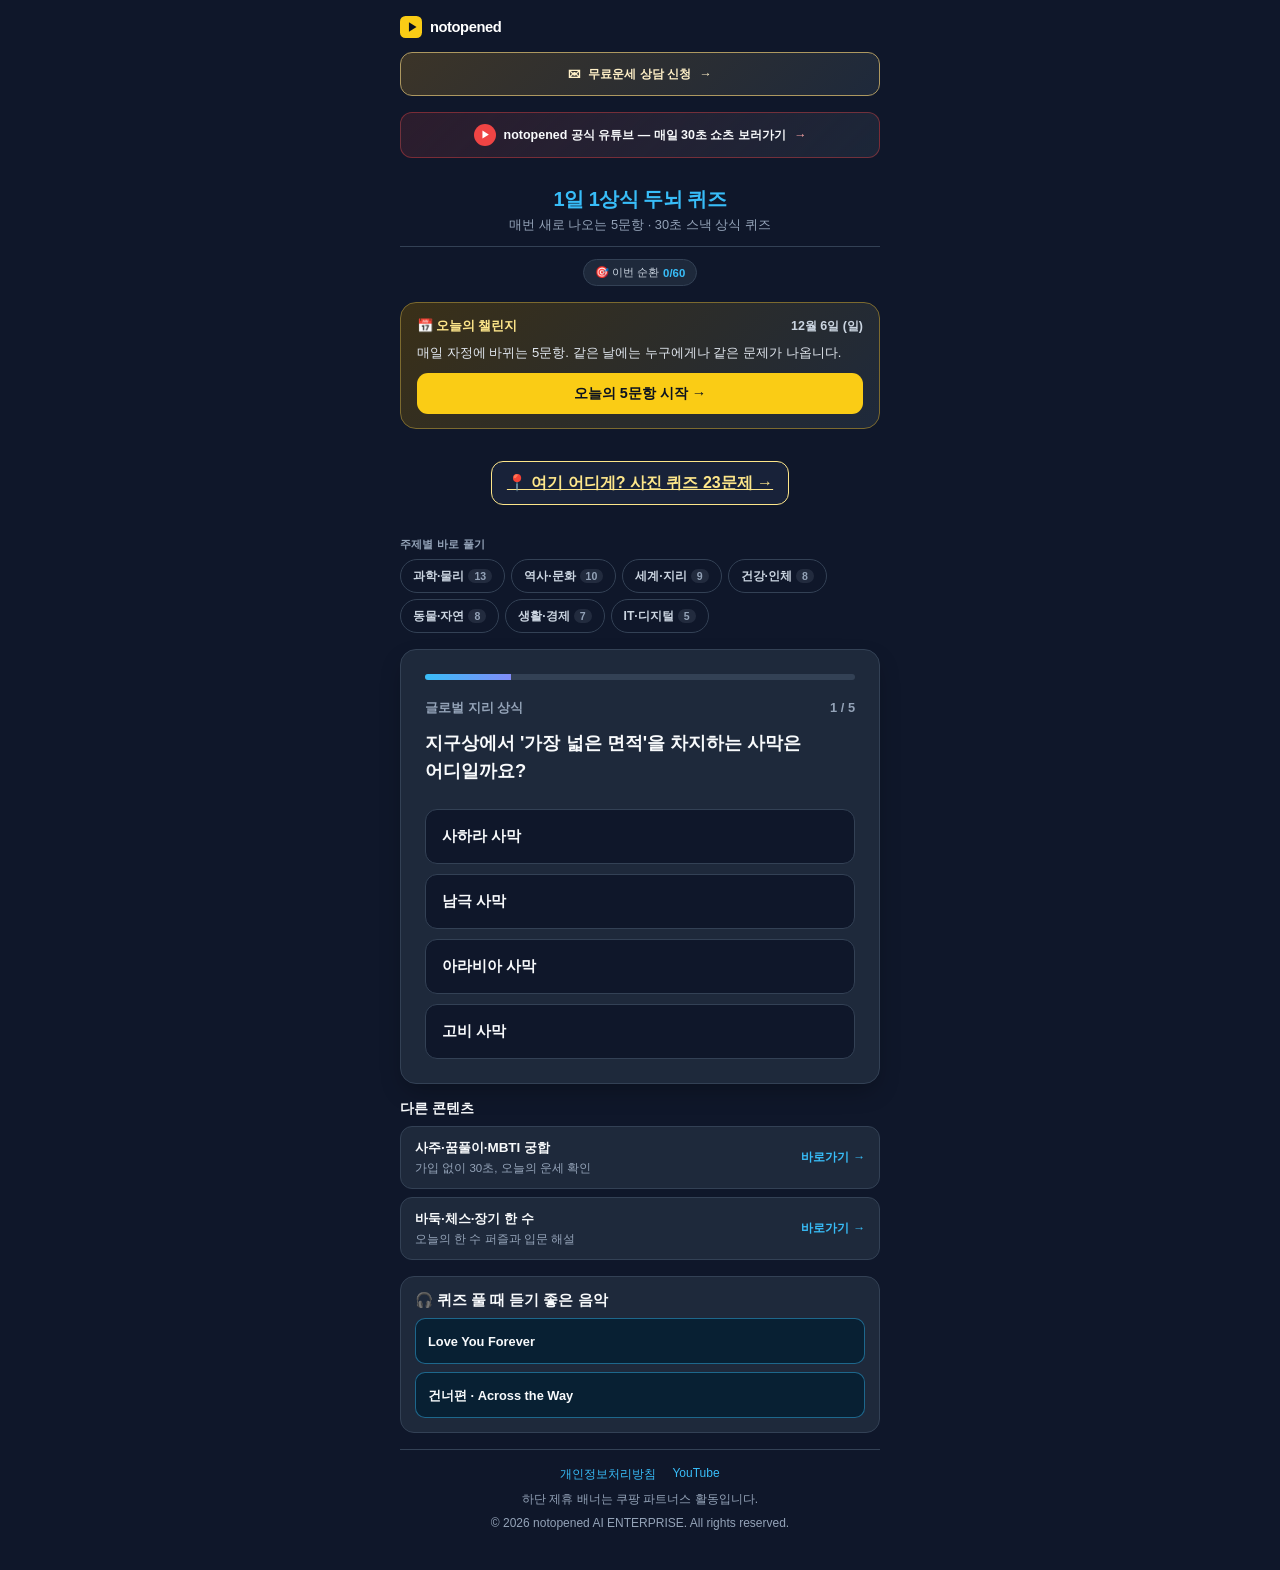
==== commit 4c9be55e: "feat(quiz): 오늘의 데일리 5문항 챌린지(날짜 시드) + 오답 노트·약점 주제 재도전 - KST 날짜를 시드로 매일 같은 5문항을 고정 출제(?daily=1), 메인에 오" ====
--- a/index.html
+++ b/index.html
@@ -156,6 +156,16 @@
     <!-- 재방문 기록 요약: 연속 도전 일수 · 누적 풀이 · 최고 점수 · 순환 진행 -->
     <div class="stats-bar" id="statsBar" hidden aria-label="나의 도전 기록"></div>
 
+    <!-- 오늘의 5문항 챌린지 (KST 날짜 시드로 매일 고정 출제) -->
+    <section class="daily-card" id="dailyCard" aria-label="오늘의 5문항 챌린지">
+      <div class="daily-card-head">
+        <span class="daily-badge">📅 오늘의 챌린지</span>
+        <span class="daily-date" id="dailyDate"></span>
+      </div>
+      <p class="daily-desc" id="dailyDesc">매일 자정에 바뀌는 5문항. 같은 날에는 누구에게나 같은 문제가 나옵니다.</p>
+      <a class="daily-start" id="dailyStart" href="?daily=1">오늘의 5문항 시작 →</a>
+    </section>
+
     <!-- 주제별 딥링크(?cat=...) 바로가기 -->
     <p style="margin:0 0 1rem;text-align:center"><a href="./places/" style="display:inline-block;padding:.65rem .9rem;border:1px solid #fde68a;border-radius:12px;color:#fde68a;background:#182239;font-weight:750">📍 여기 어디게? 사진 퀴즈 23문제 →</a></p>
     <nav class="cat-nav" aria-label="주제별로 풀기">
@@ -203,7 +213,12 @@
 
       <div class="completion-banner" id="completionBanner" hidden></div>
 
+      <div class="daily-result" id="dailyResult" hidden></div>
+
       <div class="result-stats" id="resultStats" aria-label="누적 도전 기록"></div>
+
+      <!-- 오답 노트: 이번 세트에서 틀린 문항 해설 + 약점 주제 재도전 -->
+      <div class="wrong-notes" id="wrongNotes" hidden></div>
 
       <div class="share-row">
         <button class="share-btn share-btn-main" id="shareBtn" type="button">📋 결과 복사 / 공유하기</button>
@@ -211,6 +226,7 @@
       </div>
       <button class="share-btn" id="saveResultBtn" type="button">결과 이미지 저장</button>
       <button class="next-btn" id="nextSetBtn" style="display:block; margin-top:8px;" type="button">⚡ 다음 미풀이 5문항 도전</button>
+      <a class="next-btn daily-free-link" id="dailyFreeLink" style="display:none; margin-top:8px; text-align:center; text-decoration:none;" href="./">🎲 자유 모드로 다른 5문항 더 풀기</a>
       <button class="next-btn btn-secondary" id="restartBtn" style="display:block; margin-top:8px;" type="button">🔄 이번 세트 다시 도전하기</button>
 
       <!-- Cross Promotion Section -->
--- a/assets/css/style.css
+++ b/assets/css/style.css
@@ -925,3 +925,118 @@
   from { opacity: 0; transform: translateY(6px); }
   to { opacity: 1; transform: translateY(0); }
 }
+
+/* ---------------------------------------------------------------- 오늘의 챌린지 */
+.daily-card {
+  width: 100%;
+  margin: 0 0 1rem;
+  padding: 14px 16px;
+  border: 1px solid #7c6a2f;
+  border-radius: 16px;
+  background: linear-gradient(135deg, #3a3018, #1e293b);
+  animation: fadeIn 0.3s ease;
+}
+.daily-card[hidden] { display: none; }
+.daily-card.done { border-color: rgba(34, 197, 94, 0.55); background: linear-gradient(135deg, rgba(34,197,94,0.18), #1e293b); }
+.daily-card-head { display: flex; align-items: center; justify-content: space-between; gap: 8px; flex-wrap: wrap; }
+.daily-badge { font-size: 0.82rem; font-weight: 800; color: #fde68a; letter-spacing: -0.01em; }
+.daily-date { font-size: 0.78rem; color: #cbd5e1; font-weight: 700; }
+.daily-desc { margin: 8px 0 10px; font-size: 0.82rem; line-height: 1.55; color: #e2e8f0; word-break: keep-all; }
+.daily-start {
+  display: block;
+  text-align: center;
+  padding: 11px 14px;
+  border-radius: 11px;
+  background: #facc15;
+  color: #0b1220;
+  font-weight: 800;
+  font-size: 0.9rem;
+  text-decoration: none;
+}
+.daily-start:active { transform: scale(0.99); }
+
+.daily-result {
+  margin: 14px 0 4px;
+  padding: 12px 14px;
+  border: 1px solid rgba(250, 204, 21, 0.45);
+  border-radius: 14px;
+  background: rgba(250, 204, 21, 0.08);
+  display: flex;
+  flex-direction: column;
+  gap: 3px;
+  text-align: center;
+  word-break: keep-all;
+}
+.daily-result[hidden] { display: none; }
+.daily-result-label { font-size: 0.78rem; font-weight: 800; color: #fde68a; }
+.daily-result-score { font-size: 1.5rem; font-weight: 900; color: #f8fafc; }
+.daily-result-note { font-size: 0.78rem; color: #e2e8f0; }
+
+/* ---------------------------------------------------------------- 오답 노트 */
+.wrong-notes {
+  margin: 16px 0 4px;
+  padding: 12px;
+  border: 1px solid var(--border);
+  border-radius: 14px;
+  background: #172033;
+  text-align: left;
+}
+.wrong-notes[hidden] { display: none; }
+.wrong-head { display: flex; flex-direction: column; gap: 2px; margin-bottom: 8px; }
+.wrong-head strong { font-size: 0.9rem; color: #f8fafc; }
+.wrong-sub, .wrong-empty { font-size: 0.76rem; color: var(--text-muted); word-break: keep-all; }
+.wrong-item {
+  border-top: 1px solid rgba(51, 65, 85, 0.8);
+  padding: 8px 0;
+}
+.wrong-item summary {
+  display: flex;
+  align-items: flex-start;
+  gap: 8px;
+  cursor: pointer;
+  list-style: none;
+  font-size: 0.82rem;
+  line-height: 1.5;
+  color: #e2e8f0;
+  word-break: keep-all;
+}
+.wrong-item summary::-webkit-details-marker { display: none; }
+.wrong-no {
+  flex: 0 0 auto;
+  width: 20px;
+  height: 20px;
+  border-radius: 50%;
+  background: rgba(239, 68, 68, 0.2);
+  color: #fca5a5;
+  font-size: 0.7rem;
+  font-weight: 800;
+  display: inline-flex;
+  align-items: center;
+  justify-content: center;
+}
+.wrong-q { flex: 1 1 auto; min-width: 0; }
+.wrong-toggle { flex: 0 0 auto; font-size: 0.68rem; color: var(--accent); font-weight: 700; }
+.wrong-item[open] .wrong-toggle { color: var(--text-muted); }
+.wrong-item[open] .wrong-toggle::after { content: ''; }
+.wrong-item[open] summary { font-weight: 700; }
+.wrong-body { margin: 8px 0 0 28px; font-size: 0.79rem; line-height: 1.6; color: #cbd5e1; word-break: keep-all; }
+.wrong-cat { font-size: 0.7rem; color: var(--accent); font-weight: 700; margin-bottom: 2px; }
+.wrong-answer { margin-bottom: 4px; }
+.wrong-mine { color: #fca5a5; text-decoration: line-through; }
+.wrong-answer strong { color: #86efac; }
+.wrong-source { margin-top: 4px; font-size: 0.7rem; color: var(--text-muted); }
+.wrong-retry {
+  display: block;
+  margin-top: 10px;
+  padding: 10px 12px;
+  border: 1px solid rgba(56, 189, 248, 0.5);
+  border-radius: 11px;
+  background: rgba(56, 189, 248, 0.1);
+  color: #bae6fd;
+  font-size: 0.8rem;
+  font-weight: 800;
+  text-align: center;
+  text-decoration: none;
+  word-break: keep-all;
+}
+.daily-free-link { background: #334155; color: #f8fafc; }
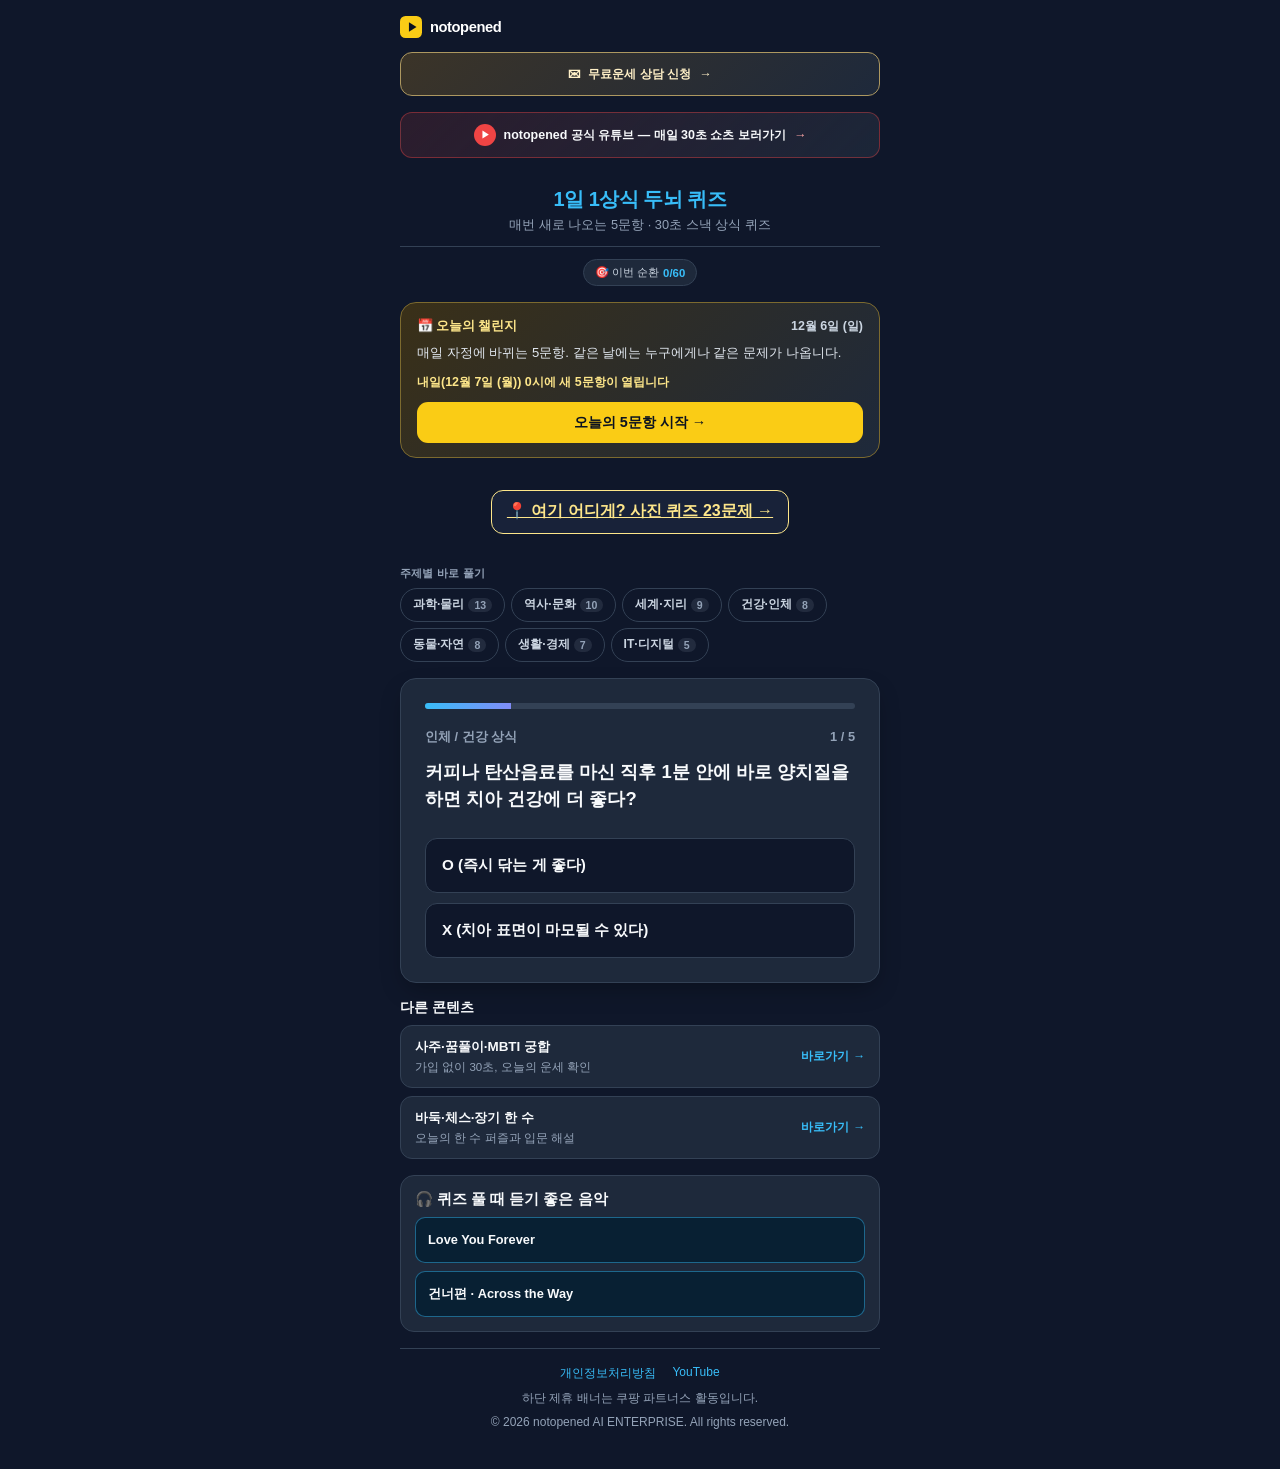
==== commit d2ec0a56: "feat(quiz): 오늘의 챌린지 연속 참여 스트릭·내일 예고 표시 - localStorage 일별 기록을 거슬러 올라가 'N일 연속 참여' 표시(오늘 미참여 시 어제까지 유지)" ====
--- a/index.html
+++ b/index.html
@@ -163,6 +163,7 @@
         <span class="daily-date" id="dailyDate"></span>
       </div>
       <p class="daily-desc" id="dailyDesc">매일 자정에 바뀌는 5문항. 같은 날에는 누구에게나 같은 문제가 나옵니다.</p>
+      <p class="daily-streak" id="dailyStreak" hidden></p>
       <a class="daily-start" id="dailyStart" href="?daily=1">오늘의 5문항 시작 →</a>
     </section>
 
--- a/assets/css/style.css
+++ b/assets/css/style.css
@@ -1040,3 +1040,15 @@
   word-break: keep-all;
 }
 .daily-free-link { background: #334155; color: #f8fafc; }
+
+.daily-streak {
+  margin: 0 0 10px;
+  font-size: 0.78rem;
+  color: #fde68a;
+  font-weight: 700;
+  line-height: 1.5;
+  word-break: keep-all;
+}
+.daily-streak[hidden] { display: none; }
+.daily-streak strong { color: #f8fafc; }
+.daily-result-next { font-size: 0.72rem; color: var(--text-muted); margin-top: 2px; }
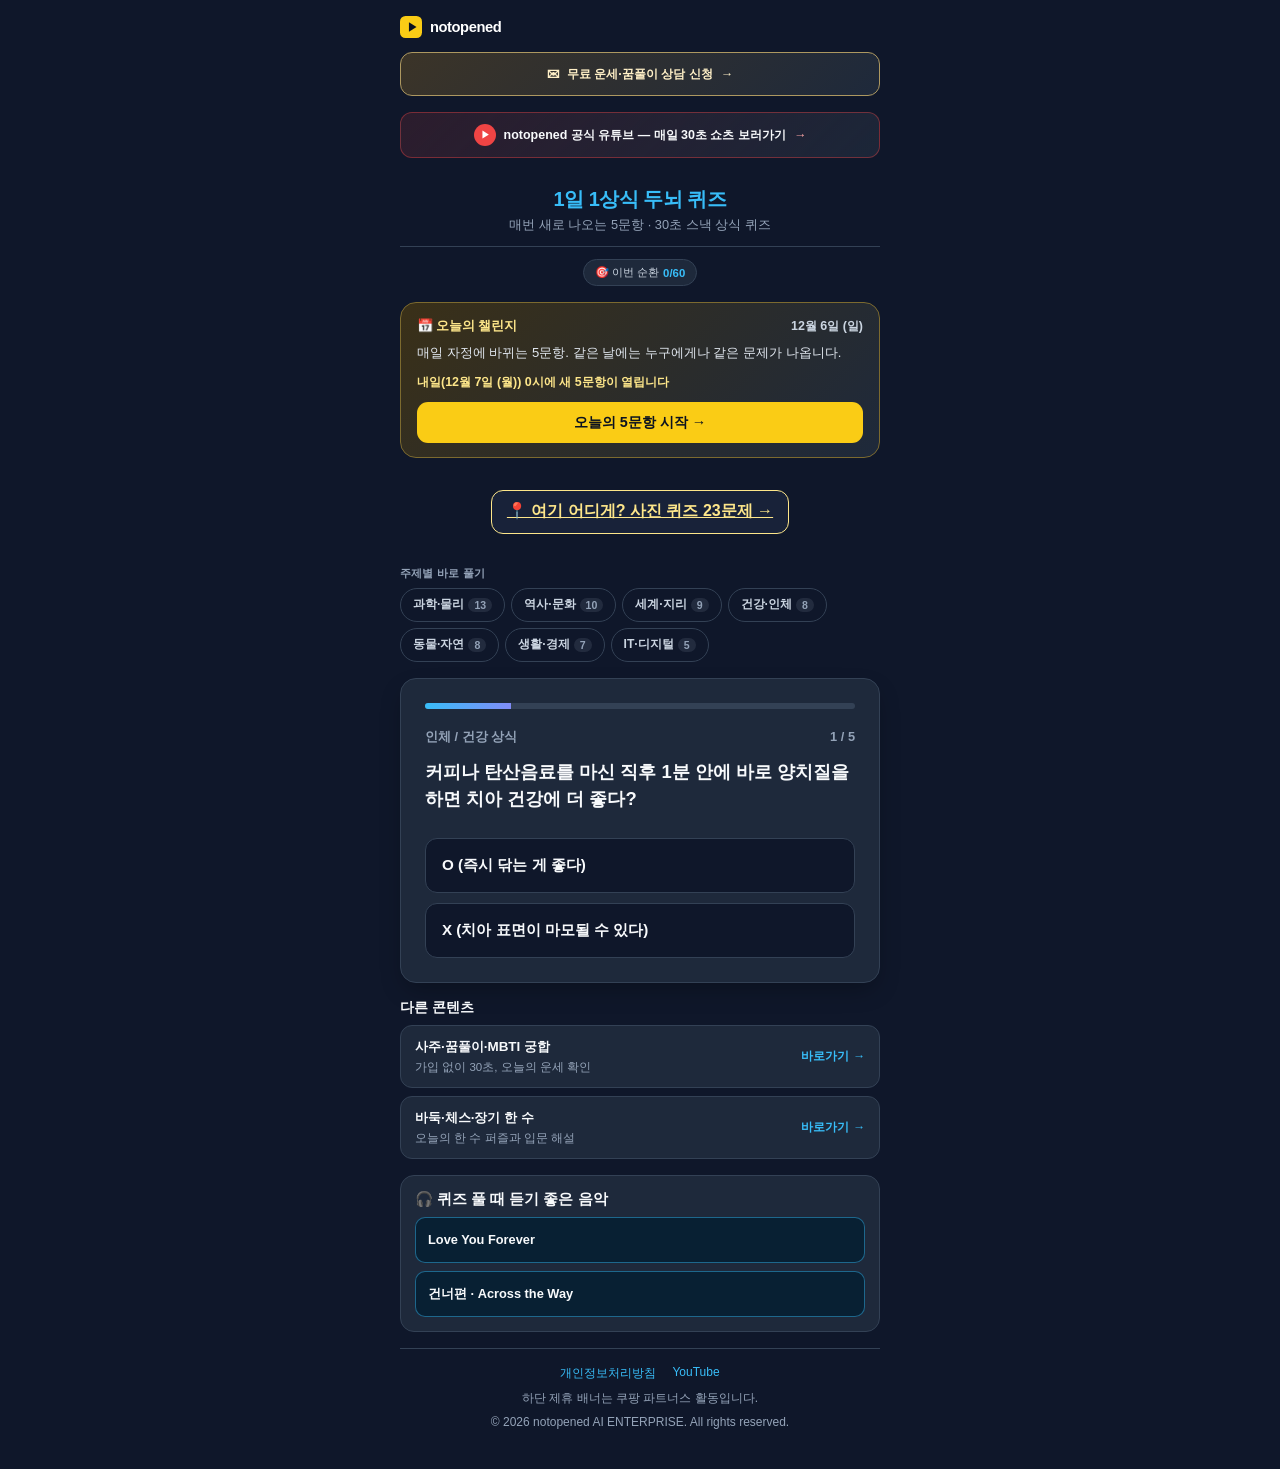
==== commit 9a0442ca: "Match the fortune and dream consultation banner" ====
--- a/index.html
+++ b/index.html
@@ -145,7 +145,7 @@
       <span class="brand-name">notopened</span>
     </a>
     <!-- 상단: 무료운세 상담, 유튜브 쇼츠 -->
-    <a id="top-fortune-consult" class="yt-banner" href="/fortune/consult/" style="border-color:#ad9860;background:linear-gradient(135deg,#3b3428,#1e293b);color:#fff0c7;min-height:44px"><span aria-hidden="true">✉</span><span>무료운세 상담 신청</span><span aria-hidden="true">→</span></a>
+    <a id="top-fortune-consult" class="yt-banner" href="/fortune/consult/" style="border-color:#ad9860;background:linear-gradient(135deg,#3b3428,#1e293b);color:#fff0c7;min-height:44px"><span aria-hidden="true">✉</span><span>무료 운세·꿈풀이 상담 신청</span><span aria-hidden="true">→</span></a>
     <a class="yt-banner" href="https://www.youtube.com/@notopened" target="_blank" rel="noopener noreferrer" aria-label="notopened 공식 유튜브 채널 (새 탭)"><span class="yt-play" aria-hidden="true">▶</span><span>notopened 공식 유튜브 — 매일 30초 쇼츠 보러가기</span><span class="yt-arrow" aria-hidden="true">→</span></a>
 
     <header role="banner">
--- a/assets/css/style.css
+++ b/assets/css/style.css
@@ -1052,3 +1052,10 @@
 .daily-streak[hidden] { display: none; }
 .daily-streak strong { color: #f8fafc; }
 .daily-result-next { font-size: 0.72rem; color: var(--text-muted); margin-top: 2px; }
+
+.stat-pill-weak {
+  text-decoration: none;
+  border-color: rgba(239, 68, 68, 0.45);
+  color: #fca5a5;
+}
+.stat-pill-weak:hover { border-color: rgba(239, 68, 68, 0.8); }
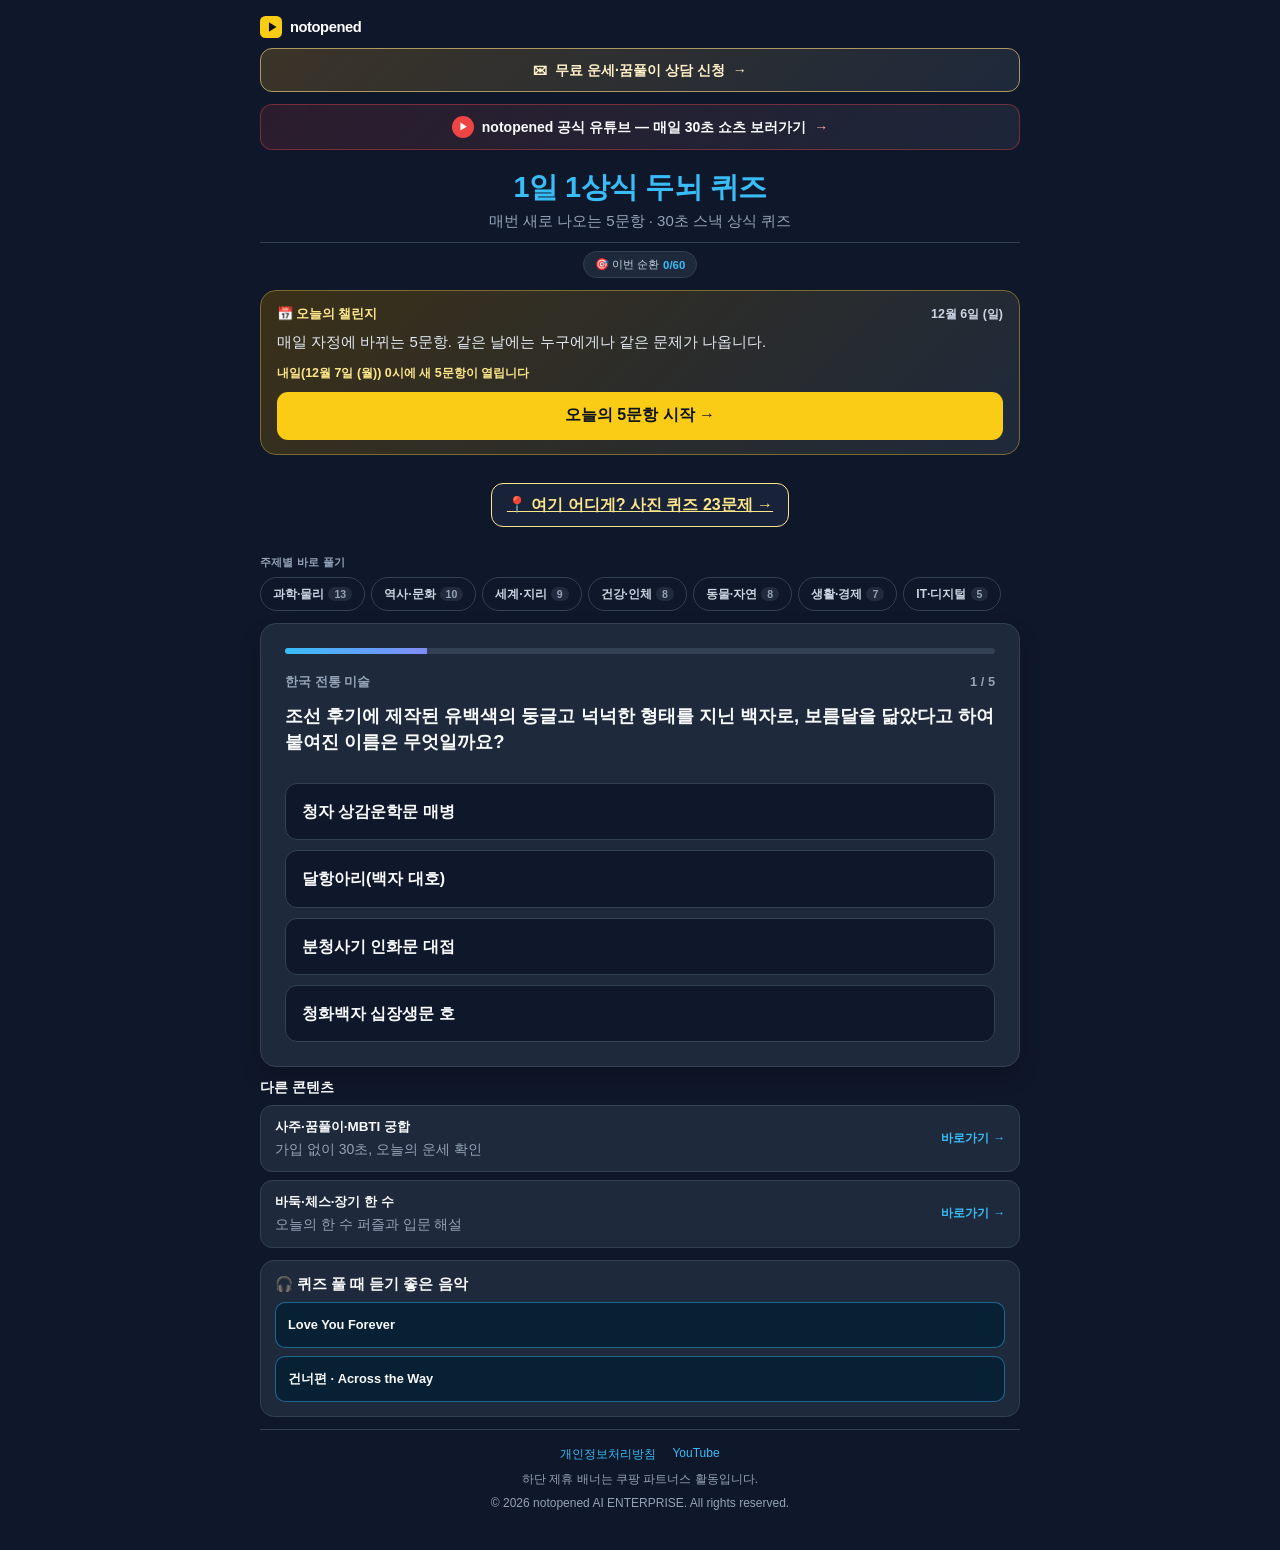
==== commit c19aecd6: "Improve quiz readability and touch targets" ====
--- a/index.html
+++ b/index.html
@@ -133,6 +133,17 @@
     ]
   }
   </script>
+<style id="notopened-responsive-ui">/* Enlarge the play area but keep answer order and touch targets. */
+.container{max-width:760px;gap:12px}
+.container>.yt-banner{font-size:.875rem;line-height:1.35}
+.container>header{padding:8px 0 10px}
+.container>header h1{font-size:clamp(1.35rem,3.25vw,1.8rem)!important;line-height:1.24}
+.container>header p,.daily-desc{font-size:.9375rem;line-height:1.5}
+.daily-start,.option-btn{min-height:48px;font-size:1rem;line-height:1.45}
+.question-text{line-height:1.4}
+.more-card p,.web-card-body p{font-size:.875rem;line-height:1.45}
+@media(max-width:440px){body{padding-inline:12px}.container{gap:10px}}
+</style>
 </head>
 <body>
 
